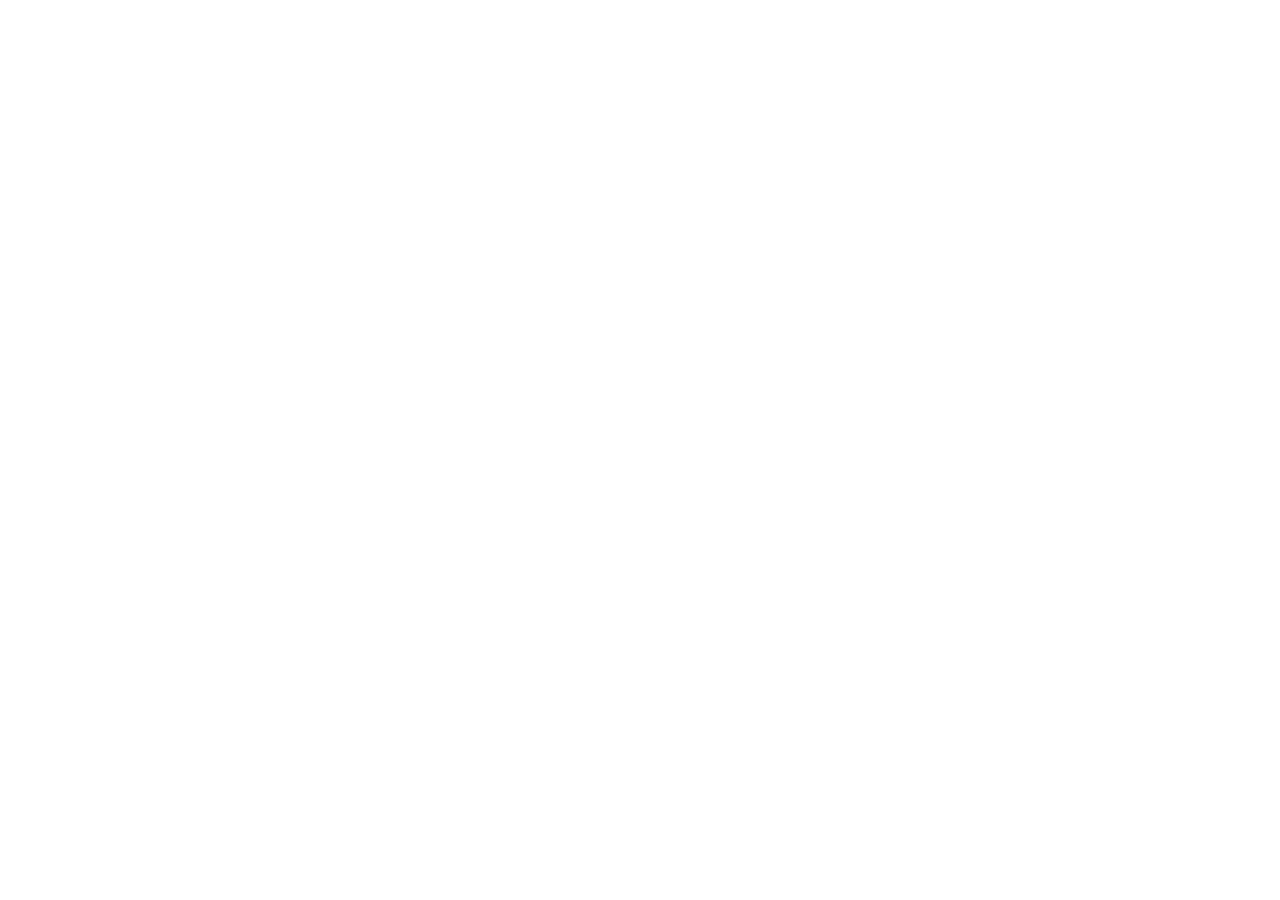
==== src/main/resources/templates/index.html @ 7fdc6800 "Professional build for PharmaChain with secure revenue logic" ====
<!DOCTYPE html>
<html lang="en">
<head>
  <meta charset="UTF-8">
  <meta name="viewport" content="width=device-width, initial-scale=1.0">
  <title>PharmaChain - Secure Pharma Partner</title>
  <style>
    /* 1. Splash Screen Styling */
    #splash-screen {
        position: fixed; width: 100%; height: 100vh; background: #ffffff;
        display: flex; flex-direction: column; justify-content: center; align-items: center; z-index: 9999;
    }
    /* Image size and animation */
    .splash-logo { width: 300px; height: auto; animation: pulse 2s infinite ease-in-out; }
    @keyframes pulse { 0% { transform: scale(1); } 50% { transform: scale(1.05); } 100% { transform: scale(1); } }

    /* 2. Main Dashboard Styling */
    body { font-family: 'Segoe UI', sans-serif; margin: 0; background: #f0f2f5; display: none; }
    .navbar { background: #2c3e50; color: white; padding: 15px 30px; display: flex; align-items: center; gap: 15px; }
    .navbar img { width: 40px; height: 40px; border-radius: 5px; object-fit: cover; }

    .container { padding: 30px; max-width: 1200px; margin: auto; }
    .card-grid { display: grid; grid-template-columns: repeat(auto-fit, minmax(300px, 1fr)); gap: 20px; margin-bottom: 30px; }
    .card { background: white; padding: 25px; border-radius: 12px; box-shadow: 0 4px 10px rgba(0,0,0,0.1); text-align: center; cursor: pointer; transition: 0.3s; }
    .card:hover { transform: translateY(-5px); box-shadow: 0 8px 20px rgba(0,0,0,0.15); }

    .section-box { background: white; padding: 25px; border-radius: 12px; margin-top: 25px; box-shadow: 0 2px 8px rgba(0,0,0,0.05); }
    input { padding: 10px; margin: 5px; border: 1px solid #ddd; border-radius: 5px; width: 180px; }
    button { padding: 10px 25px; background: #27ae60; color: white; border: none; border-radius: 5px; cursor: pointer; font-weight: bold; }
    button:hover { background: #219150; }

    table { width: 100%; border-collapse: collapse; margin-top: 20px; background: white; }
    th, td { padding: 12px; border: 1px solid #eee; text-align: left; }
    th { background: #34495e; color: white; }
    tr:nth-child(even) { background: #f9f9f9; }
  </style>
</head>
<body>

<div id="splash-screen">
  <img src="/images/Logo.jpeg" alt="PharmaChain Logo" class="splash-logo">
  <p style="color: #7f8c8d; margin-top: 20px; letter-spacing: 2px;">SECURE PHARMA PARTNER</p>
</div>

<div id="main-content" style="display:none;">
  <div class="navbar">
    <img src="/images/Logo.jpeg" alt="logo">
    <h2 style="margin: 0;">PharmaChain Dashboard</h2>
  </div>

  <div class="container">
    <div class="card-grid">
      <div class="card" onclick="window.location.href='/bill'">
        <h1 style="margin:0;">📄</h1>
        <h3>New Billing</h3>
        <p>Create Invoices & WhatsApp</p>
      </div>
      <div class="card" onclick="loadInventory()">
        <h1 style="margin:0;">📦</h1>
        <h3>View Stock</h3>
        <p>Check MySQL Inventory</p>
      </div>
    </div>

    <div class="section-box">
      <h3>➕ Add New Stock to Database</h3>
      <div style="display: flex; flex-wrap: wrap; gap: 10px;">
        <input type="text" id="mName" placeholder="Medicine Name">
        <input type="text" id="mComp" placeholder="Company">
        <input type="number" id="mPrice" placeholder="Price" step="0.01">
        <input type="number" id="mQty" placeholder="Quantity">
        <button onclick="saveStock()">Save Medicine</button>
      </div>
    </div>

    <div id="inventory-display" class="section-box" style="display: none;">
      <h3>Current Inventory Stock</h3>
      <div id="table-container"></div>
    </div>
  </div>
</div>

<script>
  window.addEventListener('load', function() {
      setTimeout(() => {
          document.getElementById('splash-screen').style.display = 'none';
          document.body.style.display = 'block';
          document.getElementById('main-content').style.display = 'block';
      }, 3000);
  });

  async function saveStock() {
      const medData = {
          name: document.getElementById('mName').value,
          company: document.getElementById('mComp').value,
          price: parseFloat(document.getElementById('mPrice').value),
          quantity: parseInt(document.getElementById('mQty').value),
          active: true
      };

      try {
          const response = await fetch('/medicine/add', {
              method: 'POST',
              headers: { 'Content-Type': 'application/json' },
              body: JSON.stringify(medData)
          });
          if(response.ok) {
              alert("Medicine Added!");
              loadInventory();
          }
      } catch (err) { alert("Error!"); }
  }

  async function loadInventory() {
      document.getElementById('inventory-display').style.display = 'block';
      const container = document.getElementById('table-container');
      container.innerHTML = "Fetching...";
      try {
          const res = await fetch('/medicine/all');
          const data = await res.json();
          let html = `<table><tr><th>Name</th><th>Company</th><th>Price</th><th>Qty</th></tr>`;
          data.forEach(m => {
              html += `<tr><td>${m.name}</td><td>${m.company}</td><td>${m.price}</td><td>${m.quantity}</td></tr>`;
          });
          container.innerHTML = html + `</table>`;
      } catch (e) { container.innerHTML = "Error loading data"; }
  }
</script>
</body>
</html>
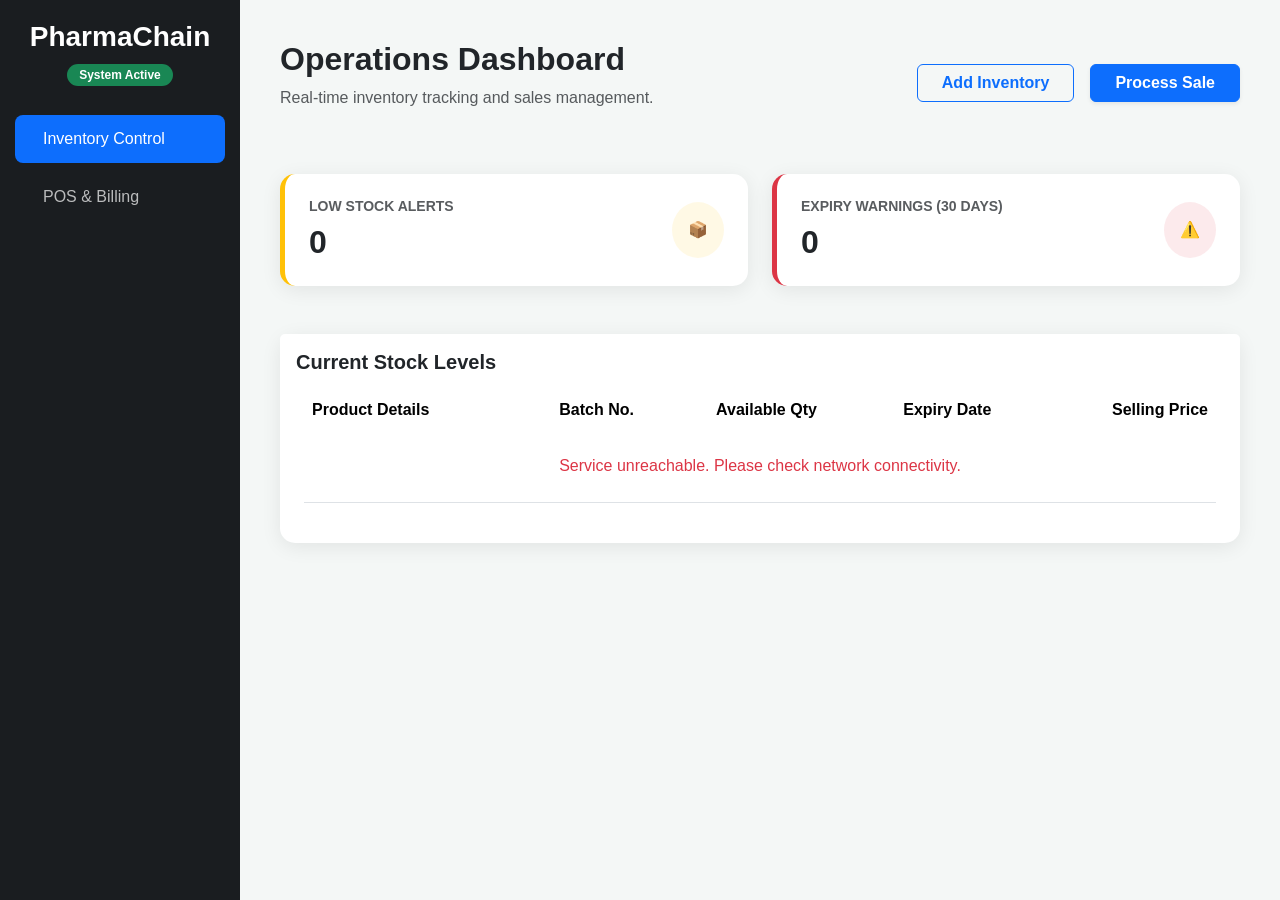
==== commit 6097e421: "Added professional register page" ====
--- a/src/main/resources/templates/index.html
+++ b/src/main/resources/templates/index.html
@@ -3,128 +3,255 @@
 <head>
   <meta charset="UTF-8">
   <meta name="viewport" content="width=device-width, initial-scale=1.0">
-  <title>PharmaChain - Secure Pharma Partner</title>
+  <title>PharmaChain - Integrated Pharmacy Management</title>
+  <link href="https://cdn.jsdelivr.net/npm/bootstrap@5.3.0/dist/css/bootstrap.min.css" rel="stylesheet">
   <style>
-    /* 1. Splash Screen Styling */
-    #splash-screen {
-        position: fixed; width: 100%; height: 100vh; background: #ffffff;
-        display: flex; flex-direction: column; justify-content: center; align-items: center; z-index: 9999;
-    }
-    /* Image size and animation */
-    .splash-logo { width: 300px; height: auto; animation: pulse 2s infinite ease-in-out; }
-    @keyframes pulse { 0% { transform: scale(1); } 50% { transform: scale(1.05); } 100% { transform: scale(1); } }
-
-    /* 2. Main Dashboard Styling */
-    body { font-family: 'Segoe UI', sans-serif; margin: 0; background: #f0f2f5; display: none; }
-    .navbar { background: #2c3e50; color: white; padding: 15px 30px; display: flex; align-items: center; gap: 15px; }
-    .navbar img { width: 40px; height: 40px; border-radius: 5px; object-fit: cover; }
-
-    .container { padding: 30px; max-width: 1200px; margin: auto; }
-    .card-grid { display: grid; grid-template-columns: repeat(auto-fit, minmax(300px, 1fr)); gap: 20px; margin-bottom: 30px; }
-    .card { background: white; padding: 25px; border-radius: 12px; box-shadow: 0 4px 10px rgba(0,0,0,0.1); text-align: center; cursor: pointer; transition: 0.3s; }
-    .card:hover { transform: translateY(-5px); box-shadow: 0 8px 20px rgba(0,0,0,0.15); }
-
-    .section-box { background: white; padding: 25px; border-radius: 12px; margin-top: 25px; box-shadow: 0 2px 8px rgba(0,0,0,0.05); }
-    input { padding: 10px; margin: 5px; border: 1px solid #ddd; border-radius: 5px; width: 180px; }
-    button { padding: 10px 25px; background: #27ae60; color: white; border: none; border-radius: 5px; cursor: pointer; font-weight: bold; }
-    button:hover { background: #219150; }
-
-    table { width: 100%; border-collapse: collapse; margin-top: 20px; background: white; }
-    th, td { padding: 12px; border: 1px solid #eee; text-align: left; }
-    th { background: #34495e; color: white; }
-    tr:nth-child(even) { background: #f9f9f9; }
+    body { background-color: #f4f7f6; font-family: 'Segoe UI', Tahoma, Geneva, Verdana, sans-serif; }
+    .sidebar { height: 100vh; background: #1a1d20; color: white; position: fixed; width: 240px; padding-top: 20px; z-index: 1000; }
+    .main-content { margin-left: 240px; padding: 40px; transition: all 0.3s; }
+    .card { border: none; border-radius: 15px; box-shadow: 0 4px 20px rgba(0,0,0,0.08); transition: transform 0.2s; }
+    .card:hover { transform: translateY(-5px); }
+    .nav-link { color: rgba(255,255,255,0.7); padding: 12px 20px; border-radius: 8px; margin: 5px 15px; }
+    .nav-link.active { background-color: #0d6efd; color: white; }
+    .nav-link:hover { background-color: rgba(255,255,255,0.1); color: white; }
+    .status-badge { font-size: 0.75rem; padding: 5px 12px; border-radius: 20px; }
+    .table thead { background-color: #f8f9fa; }
+    .category-badge { font-size: 0.7rem; font-weight: 600; text-transform: uppercase; padding: 4px 10px; border-radius: 12px; }
+    .bg-cosmetic { background-color: #ffdce5; color: #d63384; }
+    .bg-medicine { background-color: #e7f1ff; color: #0d6efd; }
   </style>
 </head>
 <body>
 
-<div id="splash-screen">
-  <img src="/images/Logo.jpeg" alt="PharmaChain Logo" class="splash-logo">
-  <p style="color: #7f8c8d; margin-top: 20px; letter-spacing: 2px;">SECURE PHARMA PARTNER</p>
-</div>
-
-<div id="main-content" style="display:none;">
-  <div class="navbar">
-    <img src="/images/Logo.jpeg" alt="logo">
-    <h2 style="margin: 0;">PharmaChain Dashboard</h2>
-  </div>
-
-  <div class="container">
-    <div class="card-grid">
-      <div class="card" onclick="window.location.href='/bill'">
-        <h1 style="margin:0;">📄</h1>
-        <h3>New Billing</h3>
-        <p>Create Invoices & WhatsApp</p>
-      </div>
-      <div class="card" onclick="loadInventory()">
-        <h1 style="margin:0;">📦</h1>
-        <h3>View Stock</h3>
-        <p>Check MySQL Inventory</p>
-      </div>
-    </div>
-
-    <div class="section-box">
-      <h3>➕ Add New Stock to Database</h3>
-      <div style="display: flex; flex-wrap: wrap; gap: 10px;">
-        <input type="text" id="mName" placeholder="Medicine Name">
-        <input type="text" id="mComp" placeholder="Company">
-        <input type="number" id="mPrice" placeholder="Price" step="0.01">
-        <input type="number" id="mQty" placeholder="Quantity">
-        <button onclick="saveStock()">Save Medicine</button>
-      </div>
-    </div>
-
-    <div id="inventory-display" class="section-box" style="display: none;">
-      <h3>Current Inventory Stock</h3>
-      <div id="table-container"></div>
+<div class="sidebar">
+  <div class="px-4 mb-4 text-center">
+    <h3 class="fw-bold tracking-tight">PharmaChain</h3>
+    <span class="badge bg-success status-badge">System Active</span>
+  </div>
+  <nav class="nav flex-column">
+    <a class="nav-link active" href="#" onclick="location.reload()">
+      <i class="bi bi-box-seam me-2"></i> Inventory Control
+    </a>
+    <a class="nav-link" href="#" data-bs-toggle="modal" data-bs-target="#billModal">
+      <i class="bi bi-receipt me-2"></i> POS & Billing
+    </a>
+  </nav>
+</div>
+
+<div class="main-content">
+  <header class="d-flex justify-content-between align-items-center mb-5">
+    <div>
+      <h2 class="fw-bold text-dark">Operations Dashboard</h2>
+      <p class="text-muted">Real-time inventory tracking and sales management.</p>
+    </div>
+    <div class="d-flex gap-3">
+      <button class="btn btn-outline-primary fw-semibold px-4" data-bs-toggle="modal" data-bs-target="#addStockModal">Add Inventory</button>
+      <button class="btn btn-primary fw-semibold px-4 shadow-sm" data-bs-toggle="modal" data-bs-target="#billModal">Process Sale</button>
+    </div>
+  </header>
+
+  <div class="row g-4 mb-5">
+    <div class="col-md-6">
+      <div class="card p-4 border-start border-warning border-5">
+        <div class="d-flex justify-content-between align-items-center">
+          <div>
+            <h6 class="text-muted text-uppercase small fw-bold">Low Stock Alerts</h6>
+            <h2 id="lowStockCount" class="fw-bold mb-0">0</h2>
+          </div>
+          <div class="bg-warning bg-opacity-10 p-3 rounded-circle text-warning">📦</div>
+        </div>
+      </div>
+    </div>
+    <div class="col-md-6">
+      <div class="card p-4 border-start border-danger border-5">
+        <div class="d-flex justify-content-between align-items-center">
+          <div>
+            <h6 class="text-muted text-uppercase small fw-bold">Expiry Warnings (30 Days)</h6>
+            <h2 id="expiryCount" class="fw-bold mb-0">0</h2>
+          </div>
+          <div class="bg-danger bg-opacity-10 p-3 rounded-circle text-danger">⚠️</div>
+        </div>
+      </div>
+    </div>
+  </div>
+
+  <div class="card border-0">
+    <div class="card-header bg-white py-3 border-0">
+      <h5 class="fw-bold mb-0">Current Stock Levels</h5>
+    </div>
+    <div class="table-responsive px-4 pb-4">
+      <table class="table align-middle">
+        <thead>
+        <tr>
+          <th class="border-0">Product Details</th>
+          <th class="border-0 text-center">Batch No.</th>
+          <th class="border-0 text-center">Available Qty</th>
+          <th class="border-0 text-center">Expiry Date</th>
+          <th class="border-0 text-end">Selling Price</th>
+        </tr>
+        </thead>
+        <tbody id="inventoryTable">
+        <tr><td colspan="5" class="text-center py-5 text-muted">Synchronizing with central database...</td></tr>
+        </tbody>
+      </table>
+    </div>
+  </div>
+</div>
+
+<div class="modal fade" id="addStockModal" tabindex="-1" aria-hidden="true">
+  <div class="modal-dialog modal-dialog-centered">
+    <div class="modal-content border-0 shadow-lg">
+      <div class="modal-header border-0 pb-0">
+        <h5 class="fw-bold">Inventory Management</h5>
+        <button type="button" class="btn-close" data-bs-dismiss="modal" aria-label="Close"></button>
+      </div>
+      <div class="modal-body p-4">
+        <form id="addStockForm">
+          <div class="mb-3">
+            <label class="form-label small fw-bold">Classification</label>
+            <select id="prodCategory" class="form-select border-0 bg-light">
+              <option value="Medicine">Pharmaceuticals</option>
+              <option value="Cosmetic">Cosmetic/General</option>
+            </select>
+          </div>
+          <div class="mb-3">
+            <label class="form-label small fw-bold">Product Name</label>
+            <input type="text" id="medName" class="form-control border-0 bg-light" placeholder="Enter nomenclature" required>
+          </div>
+          <div class="row g-3 mb-3">
+            <div class="col-6">
+              <label class="form-label small fw-bold">Batch ID</label>
+              <input type="text" id="batchNo" class="form-control border-0 bg-light" required>
+            </div>
+            <div class="col-6">
+              <label class="form-label small fw-bold">Quantity</label>
+              <input type="number" id="qty" class="form-control border-0 bg-light" required>
+            </div>
+          </div>
+          <div class="mb-3">
+            <label class="form-label small fw-bold">Expiry Date</label>
+            <input type="date" id="expDate" class="form-control border-0 bg-light" required>
+          </div>
+          <div class="row g-3 mb-4">
+            <div class="col-6">
+              <label class="form-label small fw-bold">Purchase Price</label>
+              <input type="number" step="0.01" id="pPrice" class="form-control border-0 bg-light" required>
+            </div>
+            <div class="col-6">
+              <label class="form-label small fw-bold">Selling Price</label>
+              <input type="number" step="0.01" id="sPrice" class="form-control border-0 bg-light" required>
+            </div>
+          </div>
+          <button type="submit" class="btn btn-primary w-100 py-2 fw-bold shadow-sm">Commit to Inventory</button>
+        </form>
+      </div>
+    </div>
+  </div>
+</div>
+
+<div class="modal fade" id="billModal" tabindex="-1" aria-hidden="true">
+  <div class="modal-dialog modal-dialog-centered">
+    <div class="modal-content border-0 shadow-lg text-center p-4">
+      <div class="modal-header border-0 pb-0">
+        <h5 class="fw-bold w-100">Point of Sale (POS)</h5>
+        <button type="button" class="btn-close" data-bs-dismiss="modal" aria-label="Close"></button>
+      </div>
+      <div class="modal-body">
+        <form id="billForm">
+          <input type="text" id="billMedName" class="form-control border-0 bg-light mb-3 py-3" placeholder="Product Name Lookup" required>
+          <input type="text" id="billBatchNo" class="form-control border-0 bg-light mb-3 py-3" placeholder="Reference Batch Number" required>
+          <input type="number" id="billQty" class="form-control border-0 bg-light mb-4 py-3" placeholder="Transaction Quantity" required>
+          <button type="submit" class="btn btn-success w-100 py-3 fw-bold shadow-sm">Authorize Transaction</button>
+        </form>
+      </div>
     </div>
   </div>
 </div>
 
 <script>
-  window.addEventListener('load', function() {
-      setTimeout(() => {
-          document.getElementById('splash-screen').style.display = 'none';
-          document.body.style.display = 'block';
-          document.getElementById('main-content').style.display = 'block';
-      }, 3000);
+  const BASE_URL = window.location.origin;
+  const API_INV = `${BASE_URL}/api/inventory/batch`;
+  const API_SALE = `${BASE_URL}/api/sales/generate-bill`;
+
+  async function syncDashboard() {
+      try {
+          const response = await fetch(API_INV);
+          const data = await response.json();
+          const table = document.getElementById('inventoryTable');
+          table.innerHTML = "";
+
+          data.forEach(item => {
+              const isCosmetic = item.medicineName.toLowerCase().match(/wash|cream|face|oil/);
+              const tagText = isCosmetic ? 'Cosmetic' : 'Medicine';
+              const tagClass = isCosmetic ? 'bg-cosmetic' : 'bg-medicine';
+
+              table.innerHTML += `<tr>
+                  <td><span class="fw-bold text-dark d-block">${item.medicineName}</span>
+                      <span class="category-badge ${tagClass}">${tagText}</span></td>
+                  <td class="text-center text-muted">${item.batchNo}</td>
+                  <td class="text-center">
+                      <span class="badge ${item.quantity < 10 ? 'bg-danger' : 'bg-success'} rounded-pill">${item.quantity} Units</span>
+                  </td>
+                  <td class="text-center">${item.expiryDate}</td>
+                  <td class="text-end fw-bold">₹${item.sellingPrice.toFixed(2)}</td>
+              </tr>`;
+          });
+
+          const lowStockRes = await fetch(`${API_INV}/low-stock?threshold=10`);
+          const lowStockData = await lowStockRes.json();
+          document.getElementById('lowStockCount').innerText = lowStockData.length;
+
+          const expRes = await fetch(`${API_INV}/expiry-alerts`);
+          const expData = await expRes.json();
+          document.getElementById('expiryCount').innerText = expData.length;
+
+      } catch(err) {
+          console.error("Sync Error:", err);
+          document.getElementById('inventoryTable').innerHTML = "<tr><td colspan='5' class='text-center py-4 text-danger'>Service unreachable. Please check network connectivity.</td></tr>";
+      }
+  }
+
+  document.getElementById('addStockForm').addEventListener('submit', async (e) => {
+      e.preventDefault();
+      const payload = {
+          medicineName: document.getElementById('medName').value,
+          batchNo: document.getElementById('batchNo').value,
+          quantity: parseInt(document.getElementById('qty').value),
+          expiryDate: document.getElementById('expDate').value,
+          purchasePrice: parseFloat(document.getElementById('pPrice').value),
+          sellingPrice: parseFloat(document.getElementById('sPrice').value)
+      };
+
+      const res = await fetch(API_INV, {
+          method: 'POST',
+          headers: {'Content-Type': 'application/json'},
+          body: JSON.stringify(payload)
+      });
+      if(res.ok) { location.reload(); }
   });
 
-  async function saveStock() {
-      const medData = {
-          name: document.getElementById('mName').value,
-          company: document.getElementById('mComp').value,
-          price: parseFloat(document.getElementById('mPrice').value),
-          quantity: parseInt(document.getElementById('mQty').value),
-          active: true
+  document.getElementById('billForm').addEventListener('submit', async (e) => {
+      e.preventDefault();
+      const payload = {
+          medicineName: document.getElementById('billMedName').value,
+          batchNo: document.getElementById('billBatchNo').value,
+          quantity: parseInt(document.getElementById('billQty').value)
       };
 
-      try {
-          const response = await fetch('/medicine/add', {
-              method: 'POST',
-              headers: { 'Content-Type': 'application/json' },
-              body: JSON.stringify(medData)
-          });
-          if(response.ok) {
-              alert("Medicine Added!");
-              loadInventory();
-          }
-      } catch (err) { alert("Error!"); }
-  }
-
-  async function loadInventory() {
-      document.getElementById('inventory-display').style.display = 'block';
-      const container = document.getElementById('table-container');
-      container.innerHTML = "Fetching...";
-      try {
-          const res = await fetch('/medicine/all');
-          const data = await res.json();
-          let html = `<table><tr><th>Name</th><th>Company</th><th>Price</th><th>Qty</th></tr>`;
-          data.forEach(m => {
-              html += `<tr><td>${m.name}</td><td>${m.company}</td><td>${m.price}</td><td>${m.quantity}</td></tr>`;
-          });
-          container.innerHTML = html + `</table>`;
-      } catch (e) { container.innerHTML = "Error loading data"; }
-  }
+      const res = await fetch(API_SALE, {
+          method: 'POST',
+          headers: {'Content-Type': 'application/json'},
+          body: JSON.stringify(payload)
+      });
+      if(res.ok) {
+          const result = await res.json();
+          alert(`Transaction Finalized. Total Amount: ₹${result.totalBillAmount}`);
+          location.reload();
+      } else { alert("Inventory check failed. Insufficient stock or invalid batch."); }
+  });
+
+  syncDashboard();
 </script>
+<script src="https://cdn.jsdelivr.net/npm/bootstrap@5.3.0/dist/js/bootstrap.bundle.min.js"></script>
 </body>
 </html>
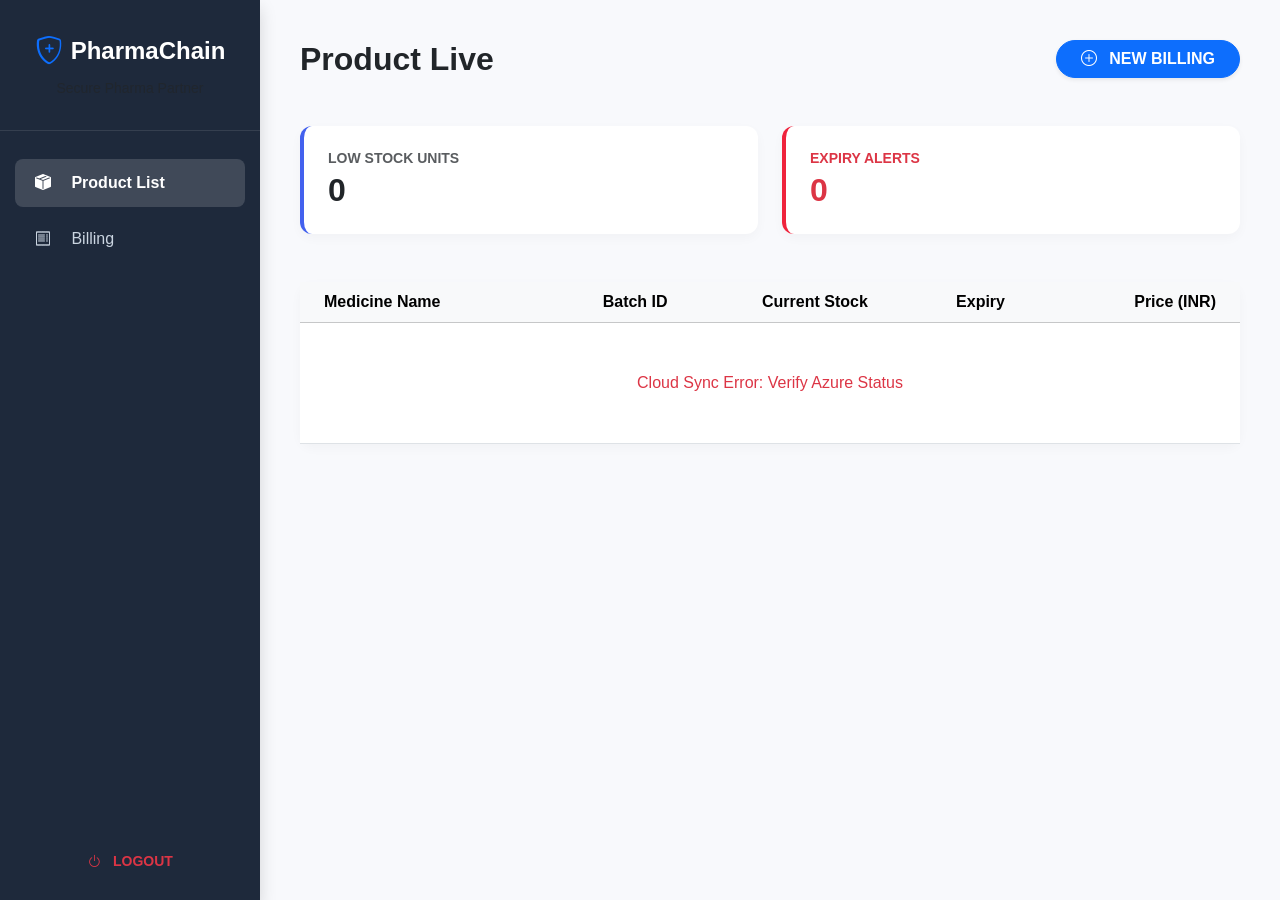
==== commit 505bdad8: "Added missing UserServiceImpl for login logic" ====
--- a/src/main/resources/templates/index.html
+++ b/src/main/resources/templates/index.html
@@ -3,255 +3,108 @@
 <head>
   <meta charset="UTF-8">
   <meta name="viewport" content="width=device-width, initial-scale=1.0">
-  <title>PharmaChain - Integrated Pharmacy Management</title>
+  <title>PharmaChain | Dashboard</title>
   <link href="https://cdn.jsdelivr.net/npm/bootstrap@5.3.0/dist/css/bootstrap.min.css" rel="stylesheet">
+  <link rel="stylesheet" href="https://cdn.jsdelivr.net/npm/bootstrap-icons@1.10.5/font/bootstrap-icons.css">
   <style>
-    body { background-color: #f4f7f6; font-family: 'Segoe UI', Tahoma, Geneva, Verdana, sans-serif; }
-    .sidebar { height: 100vh; background: #1a1d20; color: white; position: fixed; width: 240px; padding-top: 20px; z-index: 1000; }
-    .main-content { margin-left: 240px; padding: 40px; transition: all 0.3s; }
-    .card { border: none; border-radius: 15px; box-shadow: 0 4px 20px rgba(0,0,0,0.08); transition: transform 0.2s; }
-    .card:hover { transform: translateY(-5px); }
-    .nav-link { color: rgba(255,255,255,0.7); padding: 12px 20px; border-radius: 8px; margin: 5px 15px; }
-    .nav-link.active { background-color: #0d6efd; color: white; }
-    .nav-link:hover { background-color: rgba(255,255,255,0.1); color: white; }
-    .status-badge { font-size: 0.75rem; padding: 5px 12px; border-radius: 20px; }
-    .table thead { background-color: #f8f9fa; }
-    .category-badge { font-size: 0.7rem; font-weight: 600; text-transform: uppercase; padding: 4px 10px; border-radius: 12px; }
-    .bg-cosmetic { background-color: #ffdce5; color: #d63384; }
-    .bg-medicine { background-color: #e7f1ff; color: #0d6efd; }
+    :root { --primary: #4361ee; --sidebar: #1e293b; --bg: #f8f9fc; }
+    body { background-color: var(--bg); font-family: 'Inter', sans-serif; }
+    .sidebar { height: 100vh; background: var(--sidebar); position: fixed; width: 260px; z-index: 1000; color: white; }
+    .main-content { margin-left: 260px; padding: 40px; }
+    .logo-section { padding: 30px 25px; border-bottom: 1px solid rgba(255,255,255,0.1); }
+    .nav-link { color: #cbd5e1; padding: 12px 20px; border-radius: 8px; margin: 4px 15px; text-decoration: none; display: block; }
+    .nav-link.active { background: rgba(255,255,255,0.15); color: white; font-weight: 600; }
+    .card { border: none; border-radius: 12px; box-shadow: 0 4px 12px rgba(0,0,0,0.03); }
+    .stats-card { border-left: 4px solid var(--primary); }
   </style>
 </head>
 <body>
 
-<div class="sidebar">
-  <div class="px-4 mb-4 text-center">
-    <h3 class="fw-bold tracking-tight">PharmaChain</h3>
-    <span class="badge bg-success status-badge">System Active</span>
+<div class="sidebar d-flex flex-column shadow">
+  <div class="logo-section text-center">
+    <div class="d-flex align-items-center justify-content-center mb-1">
+      <i class="bi bi-shield-plus fs-3 text-primary me-2"></i>
+      <h4 class="fw-bold m-0 text-white">PharmaChain</h4>
+    </div>
+    <span class="small text-muted">Secure Pharma Partner</span>
   </div>
-  <nav class="nav flex-column">
-    <a class="nav-link active" href="#" onclick="location.reload()">
-      <i class="bi bi-box-seam me-2"></i> Inventory Control
-    </a>
-    <a class="nav-link" href="#" data-bs-toggle="modal" data-bs-target="#billModal">
-      <i class="bi bi-receipt me-2"></i> POS & Billing
-    </a>
+  <nav class="nav flex-column mb-auto pt-4">
+    <a class="nav-link active" href="/"><i class="bi bi-box-seam-fill me-3"></i> Product List</a>
+    <a class="nav-link" href="/bill"><i class="bi bi-receipt me-3"></i> Billing</a>
   </nav>
+  <div class="p-4">
+    <button class="btn btn-outline-danger btn-sm w-100 fw-bold border-0" onclick="logout()"><i class="bi bi-power me-2"></i> LOGOUT</button>
+  </div>
 </div>
 
 <div class="main-content">
   <header class="d-flex justify-content-between align-items-center mb-5">
-    <div>
-      <h2 class="fw-bold text-dark">Operations Dashboard</h2>
-      <p class="text-muted">Real-time inventory tracking and sales management.</p>
-    </div>
-    <div class="d-flex gap-3">
-      <button class="btn btn-outline-primary fw-semibold px-4" data-bs-toggle="modal" data-bs-target="#addStockModal">Add Inventory</button>
-      <button class="btn btn-primary fw-semibold px-4 shadow-sm" data-bs-toggle="modal" data-bs-target="#billModal">Process Sale</button>
-    </div>
+    <h2 class="fw-bold m-0">Product Live</h2>
+    <a href="/bill" class="btn btn-primary px-4 shadow-sm fw-bold rounded-pill"><i class="bi bi-plus-circle me-2"></i> NEW BILLING</a>
   </header>
 
   <div class="row g-4 mb-5">
     <div class="col-md-6">
-      <div class="card p-4 border-start border-warning border-5">
-        <div class="d-flex justify-content-between align-items-center">
-          <div>
-            <h6 class="text-muted text-uppercase small fw-bold">Low Stock Alerts</h6>
-            <h2 id="lowStockCount" class="fw-bold mb-0">0</h2>
-          </div>
-          <div class="bg-warning bg-opacity-10 p-3 rounded-circle text-warning">📦</div>
-        </div>
+      <div class="card p-4 stats-card">
+        <h6 class="text-muted small fw-bold mb-1">LOW STOCK UNITS</h6>
+        <h2 id="lowStockCount" class="fw-bold mb-0">0</h2>
       </div>
     </div>
     <div class="col-md-6">
-      <div class="card p-4 border-start border-danger border-5">
-        <div class="d-flex justify-content-between align-items-center">
-          <div>
-            <h6 class="text-muted text-uppercase small fw-bold">Expiry Warnings (30 Days)</h6>
-            <h2 id="expiryCount" class="fw-bold mb-0">0</h2>
-          </div>
-          <div class="bg-danger bg-opacity-10 p-3 rounded-circle text-danger">⚠️</div>
-        </div>
+      <div class="card p-4 stats-card" style="border-left-color: #ef233c;">
+        <h6 class="text-danger small fw-bold mb-1">EXPIRY ALERTS</h6>
+        <h2 id="expiryCount" class="fw-bold mb-0 text-danger">0</h2>
       </div>
     </div>
   </div>
 
   <div class="card border-0">
-    <div class="card-header bg-white py-3 border-0">
-      <h5 class="fw-bold mb-0">Current Stock Levels</h5>
-    </div>
-    <div class="table-responsive px-4 pb-4">
-      <table class="table align-middle">
-        <thead>
+    <div class="table-responsive">
+      <table class="table align-middle mb-0">
+        <thead class="table-light">
         <tr>
-          <th class="border-0">Product Details</th>
-          <th class="border-0 text-center">Batch No.</th>
-          <th class="border-0 text-center">Available Qty</th>
-          <th class="border-0 text-center">Expiry Date</th>
-          <th class="border-0 text-end">Selling Price</th>
+          <th class="ps-4">Medicine Name</th>
+          <th class="text-center">Batch ID</th>
+          <th class="text-center">Current Stock</th>
+          <th class="text-center">Expiry</th>
+          <th class="text-end pe-4">Price (INR)</th>
         </tr>
         </thead>
-        <tbody id="inventoryTable">
-        <tr><td colspan="5" class="text-center py-5 text-muted">Synchronizing with central database...</td></tr>
+        <tbody id="productTable">
+        <tr><td colspan="5" class="text-center py-5 text-muted small">Accessing Cloud Server...</td></tr>
         </tbody>
       </table>
     </div>
   </div>
 </div>
 
-<div class="modal fade" id="addStockModal" tabindex="-1" aria-hidden="true">
-  <div class="modal-dialog modal-dialog-centered">
-    <div class="modal-content border-0 shadow-lg">
-      <div class="modal-header border-0 pb-0">
-        <h5 class="fw-bold">Inventory Management</h5>
-        <button type="button" class="btn-close" data-bs-dismiss="modal" aria-label="Close"></button>
-      </div>
-      <div class="modal-body p-4">
-        <form id="addStockForm">
-          <div class="mb-3">
-            <label class="form-label small fw-bold">Classification</label>
-            <select id="prodCategory" class="form-select border-0 bg-light">
-              <option value="Medicine">Pharmaceuticals</option>
-              <option value="Cosmetic">Cosmetic/General</option>
-            </select>
-          </div>
-          <div class="mb-3">
-            <label class="form-label small fw-bold">Product Name</label>
-            <input type="text" id="medName" class="form-control border-0 bg-light" placeholder="Enter nomenclature" required>
-          </div>
-          <div class="row g-3 mb-3">
-            <div class="col-6">
-              <label class="form-label small fw-bold">Batch ID</label>
-              <input type="text" id="batchNo" class="form-control border-0 bg-light" required>
-            </div>
-            <div class="col-6">
-              <label class="form-label small fw-bold">Quantity</label>
-              <input type="number" id="qty" class="form-control border-0 bg-light" required>
-            </div>
-          </div>
-          <div class="mb-3">
-            <label class="form-label small fw-bold">Expiry Date</label>
-            <input type="date" id="expDate" class="form-control border-0 bg-light" required>
-          </div>
-          <div class="row g-3 mb-4">
-            <div class="col-6">
-              <label class="form-label small fw-bold">Purchase Price</label>
-              <input type="number" step="0.01" id="pPrice" class="form-control border-0 bg-light" required>
-            </div>
-            <div class="col-6">
-              <label class="form-label small fw-bold">Selling Price</label>
-              <input type="number" step="0.01" id="sPrice" class="form-control border-0 bg-light" required>
-            </div>
-          </div>
-          <button type="submit" class="btn btn-primary w-100 py-2 fw-bold shadow-sm">Commit to Inventory</button>
-        </form>
-      </div>
-    </div>
-  </div>
-</div>
+<script>
+  const API_URL = "/medicine/all";
 
-<div class="modal fade" id="billModal" tabindex="-1" aria-hidden="true">
-  <div class="modal-dialog modal-dialog-centered">
-    <div class="modal-content border-0 shadow-lg text-center p-4">
-      <div class="modal-header border-0 pb-0">
-        <h5 class="fw-bold w-100">Point of Sale (POS)</h5>
-        <button type="button" class="btn-close" data-bs-dismiss="modal" aria-label="Close"></button>
-      </div>
-      <div class="modal-body">
-        <form id="billForm">
-          <input type="text" id="billMedName" class="form-control border-0 bg-light mb-3 py-3" placeholder="Product Name Lookup" required>
-          <input type="text" id="billBatchNo" class="form-control border-0 bg-light mb-3 py-3" placeholder="Reference Batch Number" required>
-          <input type="number" id="billQty" class="form-control border-0 bg-light mb-4 py-3" placeholder="Transaction Quantity" required>
-          <button type="submit" class="btn btn-success w-100 py-3 fw-bold shadow-sm">Authorize Transaction</button>
-        </form>
-      </div>
-    </div>
-  </div>
-</div>
-
-<script>
-  const BASE_URL = window.location.origin;
-  const API_INV = `${BASE_URL}/api/inventory/batch`;
-  const API_SALE = `${BASE_URL}/api/sales/generate-bill`;
-
-  async function syncDashboard() {
-      try {
-          const response = await fetch(API_INV);
-          const data = await response.json();
-          const table = document.getElementById('inventoryTable');
-          table.innerHTML = "";
-
-          data.forEach(item => {
-              const isCosmetic = item.medicineName.toLowerCase().match(/wash|cream|face|oil/);
-              const tagText = isCosmetic ? 'Cosmetic' : 'Medicine';
-              const tagClass = isCosmetic ? 'bg-cosmetic' : 'bg-medicine';
-
-              table.innerHTML += `<tr>
-                  <td><span class="fw-bold text-dark d-block">${item.medicineName}</span>
-                      <span class="category-badge ${tagClass}">${tagText}</span></td>
-                  <td class="text-center text-muted">${item.batchNo}</td>
-                  <td class="text-center">
-                      <span class="badge ${item.quantity < 10 ? 'bg-danger' : 'bg-success'} rounded-pill">${item.quantity} Units</span>
-                  </td>
-                  <td class="text-center">${item.expiryDate}</td>
-                  <td class="text-end fw-bold">₹${item.sellingPrice.toFixed(2)}</td>
-              </tr>`;
-          });
-
-          const lowStockRes = await fetch(`${API_INV}/low-stock?threshold=10`);
-          const lowStockData = await lowStockRes.json();
-          document.getElementById('lowStockCount').innerText = lowStockData.length;
-
-          const expRes = await fetch(`${API_INV}/expiry-alerts`);
-          const expData = await expRes.json();
-          document.getElementById('expiryCount').innerText = expData.length;
-
-      } catch(err) {
-          console.error("Sync Error:", err);
-          document.getElementById('inventoryTable').innerHTML = "<tr><td colspan='5' class='text-center py-4 text-danger'>Service unreachable. Please check network connectivity.</td></tr>";
-      }
+  async function load() {
+    try {
+      const res = await fetch(API_URL);
+      const data = await res.json();
+      const table = document.getElementById('productTable');
+      table.innerHTML = "";
+      data.forEach(p => {
+        table.innerHTML += `
+          <tr style="border-bottom: 1px solid #f1f5f9;">
+            <td class="ps-4 py-3"><div class="fw-bold">${p.medicineName}</div></td>
+            <td class="text-center text-muted small">${p.batchId || p.batchNo}</td>
+            <td class="text-center"><span class="badge bg-light text-primary border px-3">${p.quantity} Units</span></td>
+            <td class="text-center small text-secondary">${p.expiryDate || 'N/A'}</td>
+            <td class="text-end pe-4 fw-bold">₹${p.sellingPrice ? p.sellingPrice.toFixed(2) : '0.00'}</td>
+          </tr>`;
+      });
+      fetch(API_URL + "/low-stock").then(r => r.json()).then(d => document.getElementById('lowStockCount').innerText = d.length);
+      fetch(API_URL + "/expiry-alerts").then(r => r.json()).then(d => document.getElementById('expiryCount').innerText = d.length);
+    } catch (e) {
+      document.getElementById('productTable').innerHTML = "<tr><td colspan='5' class='text-center text-danger py-5'>Cloud Sync Error: Verify Azure Status</td></tr>";
+    }
   }
-
-  document.getElementById('addStockForm').addEventListener('submit', async (e) => {
-      e.preventDefault();
-      const payload = {
-          medicineName: document.getElementById('medName').value,
-          batchNo: document.getElementById('batchNo').value,
-          quantity: parseInt(document.getElementById('qty').value),
-          expiryDate: document.getElementById('expDate').value,
-          purchasePrice: parseFloat(document.getElementById('pPrice').value),
-          sellingPrice: parseFloat(document.getElementById('sPrice').value)
-      };
-
-      const res = await fetch(API_INV, {
-          method: 'POST',
-          headers: {'Content-Type': 'application/json'},
-          body: JSON.stringify(payload)
-      });
-      if(res.ok) { location.reload(); }
-  });
-
-  document.getElementById('billForm').addEventListener('submit', async (e) => {
-      e.preventDefault();
-      const payload = {
-          medicineName: document.getElementById('billMedName').value,
-          batchNo: document.getElementById('billBatchNo').value,
-          quantity: parseInt(document.getElementById('billQty').value)
-      };
-
-      const res = await fetch(API_SALE, {
-          method: 'POST',
-          headers: {'Content-Type': 'application/json'},
-          body: JSON.stringify(payload)
-      });
-      if(res.ok) {
-          const result = await res.json();
-          alert(`Transaction Finalized. Total Amount: ₹${result.totalBillAmount}`);
-          location.reload();
-      } else { alert("Inventory check failed. Insufficient stock or invalid batch."); }
-  });
-
-  syncDashboard();
+  function logout() { localStorage.clear(); window.location.href = "/login"; }
+  window.onload = load;
 </script>
-<script src="https://cdn.jsdelivr.net/npm/bootstrap@5.3.0/dist/js/bootstrap.bundle.min.js"></script>
 </body>
 </html>
